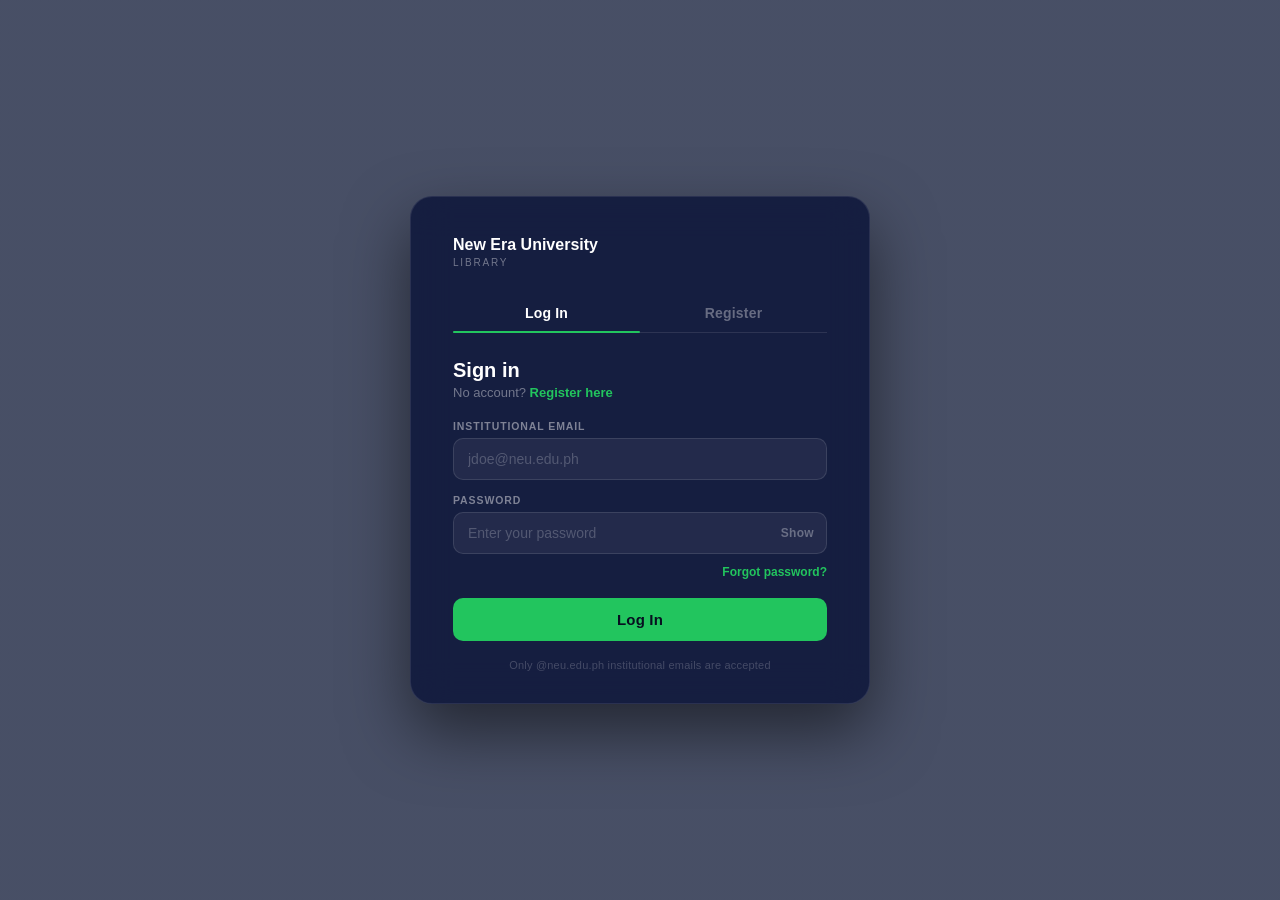
==== index.html @ ae2a69b5 "Add files via upload" ====
<!DOCTYPE html>
<html lang="en">
<head>
    <meta charset="UTF-8">
    <meta name="viewport" content="width=device-width, initial-scale=1.0">
    <title>NEU Library — Login</title>
    <link rel="stylesheet" href="https://cdnjs.cloudflare.com/ajax/libs/font-awesome/6.0.0/css/all.min.css">
    <style>
        * { margin:0; padding:0; box-sizing:border-box; font-family:'Segoe UI', Roboto, sans-serif; }

        body {
            min-height: 100vh;
            display: flex;
            align-items: center;
            justify-content: center;
            padding: 20px;
            background:
                linear-gradient(rgba(10,20,50,0.75), rgba(10,20,50,0.75)),
                url('https://fastly.4sqi.net/img/general/600x600/43081772_s2dMl8qWJk_mVnchAUNjNA8EiYAn-vbNr_fa2cTt6kc.jpg')
                center center / cover no-repeat fixed;
        }

        /* ── CARD ── */
        .auth-card {
            background: rgba(13, 22, 58, 0.85);
            backdrop-filter: blur(18px);
            -webkit-backdrop-filter: blur(18px);
            border: 1px solid rgba(255,255,255,0.09);
            border-radius: 22px;
            width: 100%;
            max-width: 460px;
            padding: 38px 42px 32px;
            box-shadow: 0 28px 64px rgba(0,0,0,0.5);
        }

        /* ── BRAND ── */
        .brand {
            display: flex;
            align-items: center;
            gap: 13px;
            margin-bottom: 26px;
        }

        .brand-logo {
            width: 46px; height: 46px;
            border-radius: 50%;
            object-fit: cover;
            border: 2px solid rgba(255,255,255,0.15);
            background: rgba(255,255,255,0.08);
        }

        .brand-text h1 {
            font-size: 16px;
            font-weight: 700;
            color: #fff;
            line-height: 1.2;
        }

        .brand-text p {
            font-size: 10px;
            color: rgba(255,255,255,0.4);
            letter-spacing: 1.8px;
            text-transform: uppercase;
            margin-top: 2px;
        }

        /* ── TABS ── */
        .tab-row {
            display: flex;
            border-bottom: 1px solid rgba(255,255,255,0.10);
            margin-bottom: 26px;
        }

        .tab-btn {
            flex: 1;
            background: none;
            border: none;
            padding: 11px 0;
            font-size: 14px;
            font-weight: 600;
            color: rgba(255,255,255,0.35);
            cursor: pointer;
            position: relative;
            transition: color 0.2s;
            letter-spacing: 0.2px;
        }

        .tab-btn::after {
            content: '';
            position: absolute;
            bottom: -1px; left: 0; right: 0;
            height: 2px;
            background: #22c55e;
            transform: scaleX(0);
            transition: transform 0.25s;
            border-radius: 2px;
        }

        .tab-btn.active { color: #fff; }
        .tab-btn.active::after { transform: scaleX(1); }

        /* ── PANELS ── */
        .form-panel { display: none; }
        .form-panel.active { display: block; }

        .panel-title {
            font-size: 20px;
            font-weight: 700;
            color: #fff;
            margin-bottom: 3px;
        }

        .panel-sub {
            font-size: 13px;
            color: rgba(255,255,255,0.4);
            margin-bottom: 20px;
        }

        .panel-sub a {
            color: #22c55e;
            font-weight: 600;
            cursor: pointer;
            text-decoration: none;
        }

        /* ── FIELDS ── */
        .field { margin-bottom: 14px; }

        .field label {
            display: block;
            font-size: 10.5px;
            font-weight: 700;
            letter-spacing: 0.9px;
            text-transform: uppercase;
            color: rgba(255,255,255,0.45);
            margin-bottom: 6px;
        }

        .field input,
        .field select {
            width: 100%;
            padding: 12px 14px;
            background: rgba(255,255,255,0.06);
            border: 1.5px solid rgba(255,255,255,0.11);
            border-radius: 10px;
            font-size: 14px;
            color: #fff;
            outline: none;
            transition: border-color 0.2s, background 0.2s;
            font-family: 'Segoe UI', Roboto, sans-serif;
        }

        .field input::placeholder { color: rgba(255,255,255,0.22); }

        .field input:focus,
        .field select:focus {
            border-color: #22c55e;
            background: rgba(255,255,255,0.10);
        }

        .field select {
            appearance: none;
            background-image: url("data:image/svg+xml,%3Csvg xmlns='http://www.w3.org/2000/svg' width='13' height='13' viewBox='0 0 24 24' fill='none' stroke='rgba(255,255,255,0.35)' stroke-width='2'%3E%3Cpolyline points='6 9 12 15 18 9'%3E%3C/polyline%3E%3C/svg%3E");
            background-repeat: no-repeat;
            background-position: right 13px center;
            cursor: pointer;
        }

        .field select option { background: #0d163a; }

        /* password */
        .pwd-wrap { position: relative; }
        .pwd-wrap input { padding-right: 52px; }

        .pwd-toggle {
            position: absolute;
            right: 13px;
            top: 50%;
            transform: translateY(-50%);
            background: none;
            border: none;
            color: rgba(255,255,255,0.32);
            font-size: 12px;
            font-weight: 600;
            cursor: pointer;
            padding: 0;
            letter-spacing: 0.3px;
            transition: color 0.2s;
            font-family: 'Segoe UI', Roboto, sans-serif;
        }

        .pwd-toggle:hover { color: rgba(255,255,255,0.7); }

        /* two-col row */
        .field-row {
            display: grid;
            grid-template-columns: 1fr 1fr;
            gap: 12px;
        }

        /* ── ROLE PILLS ── */
        .role-row { display: flex; gap: 10px; }

        .role-pill {
            flex: 1;
            display: flex;
            align-items: center;
            justify-content: center;
            gap: 7px;
            padding: 10px;
            border: 1.5px solid rgba(255,255,255,0.11);
            border-radius: 10px;
            cursor: pointer;
            font-size: 13px;
            font-weight: 600;
            color: rgba(255,255,255,0.35);
            background: rgba(255,255,255,0.04);
            transition: all 0.2s;
            user-select: none;
        }

        .role-pill input { display: none; }

        .role-pill:has(input:checked) {
            border-color: #22c55e;
            background: rgba(34,197,94,0.11);
            color: #22c55e;
        }

        /* ── FORGOT ── */
        .forgot-row {
            text-align: right;
            margin: -6px 0 14px;
        }

        .forgot-row a {
            font-size: 12px;
            color: #22c55e;
            text-decoration: none;
            font-weight: 600;
        }

        /* ── SUBMIT ── */
        .btn-submit {
            width: 100%;
            padding: 13px;
            background: #22c55e;
            color: #071020;
            border: none;
            border-radius: 10px;
            font-size: 15px;
            font-weight: 700;
            cursor: pointer;
            margin-top: 4px;
            transition: background 0.2s, transform 0.1s;
            letter-spacing: 0.2px;
        }

        .btn-submit:hover { background: #16a34a; }
        .btn-submit:active { transform: scale(0.99); }
        .btn-submit:disabled { opacity: 0.55; cursor: not-allowed; }

        /* ── MESSAGES ── */
        .msg {
            display: none;
            align-items: center;
            gap: 9px;
            padding: 10px 13px;
            border-radius: 9px;
            font-size: 13px;
            margin-bottom: 14px;
            line-height: 1.4;
        }

        .msg.show { display: flex; }

        .msg.error {
            background: rgba(239,68,68,0.14);
            border: 1px solid rgba(239,68,68,0.3);
            color: #fca5a5;
        }

        .msg.success {
            background: rgba(34,197,94,0.12);
            border: 1px solid rgba(34,197,94,0.28);
            color: #86efac;
        }

        /* ── FOOTER ── */
        .card-note {
            text-align: center;
            font-size: 11px;
            color: rgba(255,255,255,0.2);
            margin-top: 18px;
            letter-spacing: 0.2px;
        }
    </style>
</head>
<body>

<div class="auth-card">

    <!-- Brand -->
    <div class="brand">
        <img class="brand-logo"
             src="https://upload.wikimedia.org/wikipedia/en/thumb/2/2b/New_Era_University_seal.svg/1200px-New_Era_University_seal.svg.png"
             alt="NEU"
             onerror="this.style.display='none'">
        <div class="brand-text">
            <h1>New Era University</h1>
            <p>Library</p>
        </div>
    </div>

    <!-- Tabs -->
    <div class="tab-row">
        <button class="tab-btn active" id="tabLogin">Log In</button>
        <button class="tab-btn" id="tabRegister">Register</button>
    </div>

    <!-- ── LOGIN PANEL ── -->
    <div class="form-panel active" id="loginPanel">
        <div class="panel-title">Sign in</div>
        <div class="panel-sub">No account? <a id="goToRegister">Register here</a></div>

        <div id="loginError" class="msg error">
            <i class="fas fa-exclamation-circle"></i>
            <span id="loginErrorText"></span>
        </div>

        <div class="field">
            <label>Institutional Email</label>
            <input id="emailInput" type="email" placeholder="jdoe@neu.edu.ph">
        </div>

        <div class="field">
            <label>Password</label>
            <div class="pwd-wrap">
                <input id="passwordInput" type="password" placeholder="Enter your password">
                <button type="button" class="pwd-toggle" id="togglePwd">Show</button>
            </div>
        </div>

        <div class="forgot-row"><a href="#">Forgot password?</a></div>

        <button class="btn-submit" id="loginBtn">Log In</button>
    </div>

    <!-- ── REGISTER PANEL ── -->
    <div class="form-panel" id="registerPanel">
        <div class="panel-title">Create account</div>
        <div class="panel-sub">Already have one? <a id="goToLogin">Sign in here</a></div>

        <div id="registerError" class="msg error">
            <i class="fas fa-exclamation-circle"></i>
            <span id="registerErrorText"></span>
        </div>
        <div id="registerSuccess" class="msg success">
            <i class="fas fa-check-circle"></i>
            <span id="registerSuccessText"></span>
        </div>

        <div class="field">
            <label>Full Name</label>
            <input id="nameInput" type="text" placeholder="Enter your full name">
        </div>

        <div class="field">
            <label>Institutional Email</label>
            <input id="regEmailInput" type="email" placeholder="jdoe@neu.edu.ph">
        </div>

        <div class="field-row">
            <div class="field">
                <label>Password</label>
                <div class="pwd-wrap">
                    <input id="regPasswordInput" type="password" placeholder="Create password">
                    <button type="button" class="pwd-toggle" id="toggleRegPwd">Show</button>
                </div>
            </div>
            <div class="field">
                <label>Confirm Password</label>
                <div class="pwd-wrap">
                    <input id="confirmPasswordInput" type="password" placeholder="Confirm password">
                    <button type="button" class="pwd-toggle" id="toggleConfirmPwd">Show</button>
                </div>
            </div>
        </div>

        <div class="field">
            <label>College / Department</label>
            <select id="collegeInput">
                <option value="" disabled selected>Select your college</option>
                <option>College of Computer Studies</option>
                <option>College of Engineering</option>
                <option>College of Nursing</option>
                <option>College of Business Administration</option>
                <option>College of Education</option>
                <option>College of Architecture</option>
                <option>College of Arts and Sciences</option>
                <option>College of Law</option>
                <option>College of Medicine</option>
                <option>College of Dentistry</option>
                <option>College of Pharmacy</option>
                <option>College of Physical Therapy</option>
                <option>Graduate School</option>
                <option>Senior High School</option>
                <option>Administration / Staff</option>
            </select>
        </div>

        <div class="field">
            <label>Role</label>
            <div class="role-row">
                <label class="role-pill">
                    <input type="radio" name="role" value="Student" checked>
                    <i class="fas fa-user-graduate"></i> Student
                </label>
                <label class="role-pill">
                    <input type="radio" name="role" value="Employee">
                    <i class="fas fa-briefcase"></i> Employee
                </label>
            </div>
        </div>

        <button class="btn-submit" id="registerBtn">Create Account</button>
    </div>

    <p class="card-note">Only @neu.edu.ph institutional emails are accepted</p>
</div>

<script type="module" src="../JS/login.js"></script>
</body>
</html>
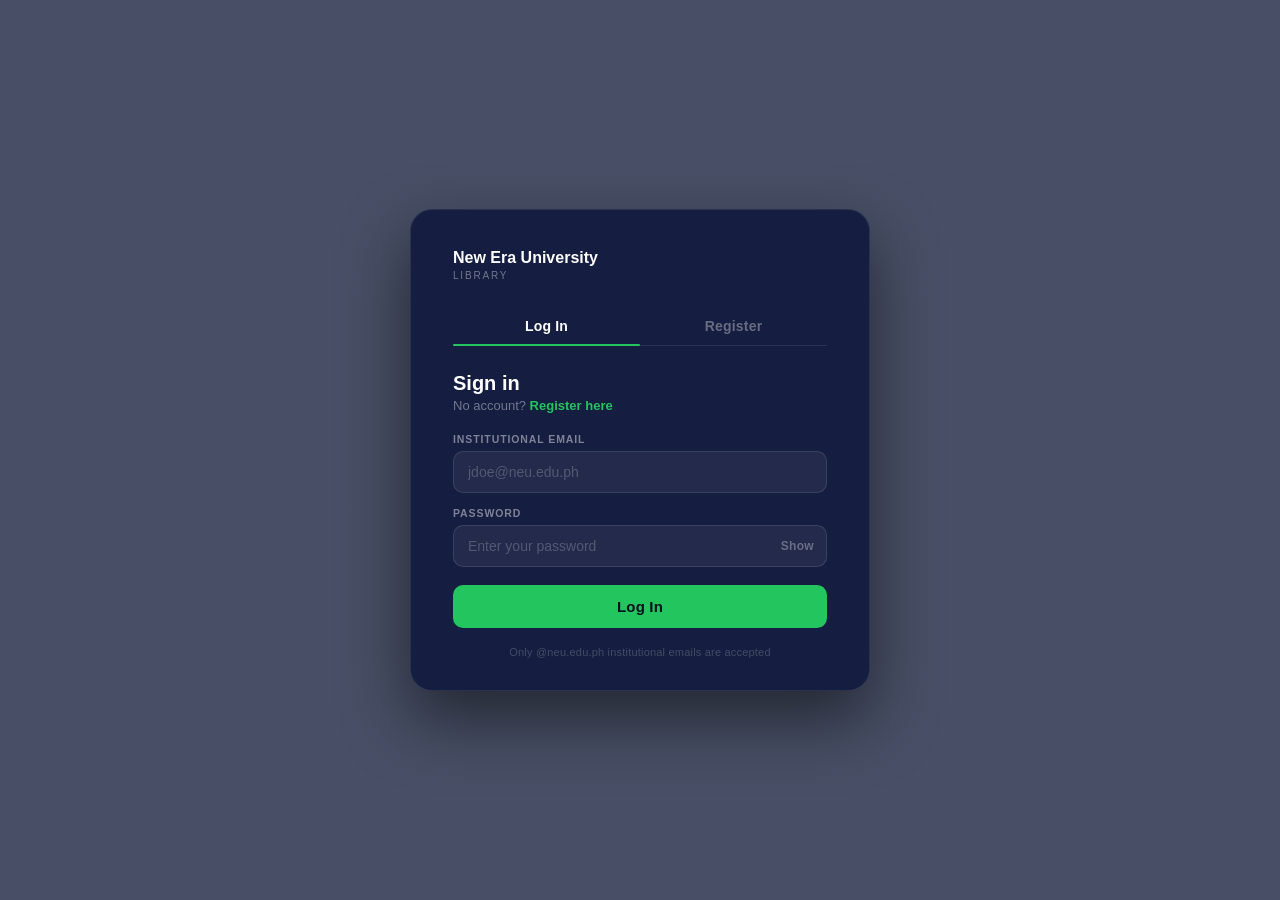
==== commit 4d4e824e: "Update index.html" ====
--- a/index.html
+++ b/index.html
@@ -341,7 +341,6 @@
             </div>
         </div>
 
-        <div class="forgot-row"><a href="#">Forgot password?</a></div>
 
         <button class="btn-submit" id="loginBtn">Log In</button>
     </div>
@@ -431,4 +430,4 @@
 
 <script type="module" src="../JS/login.js"></script>
 </body>
-</html>+</html>
